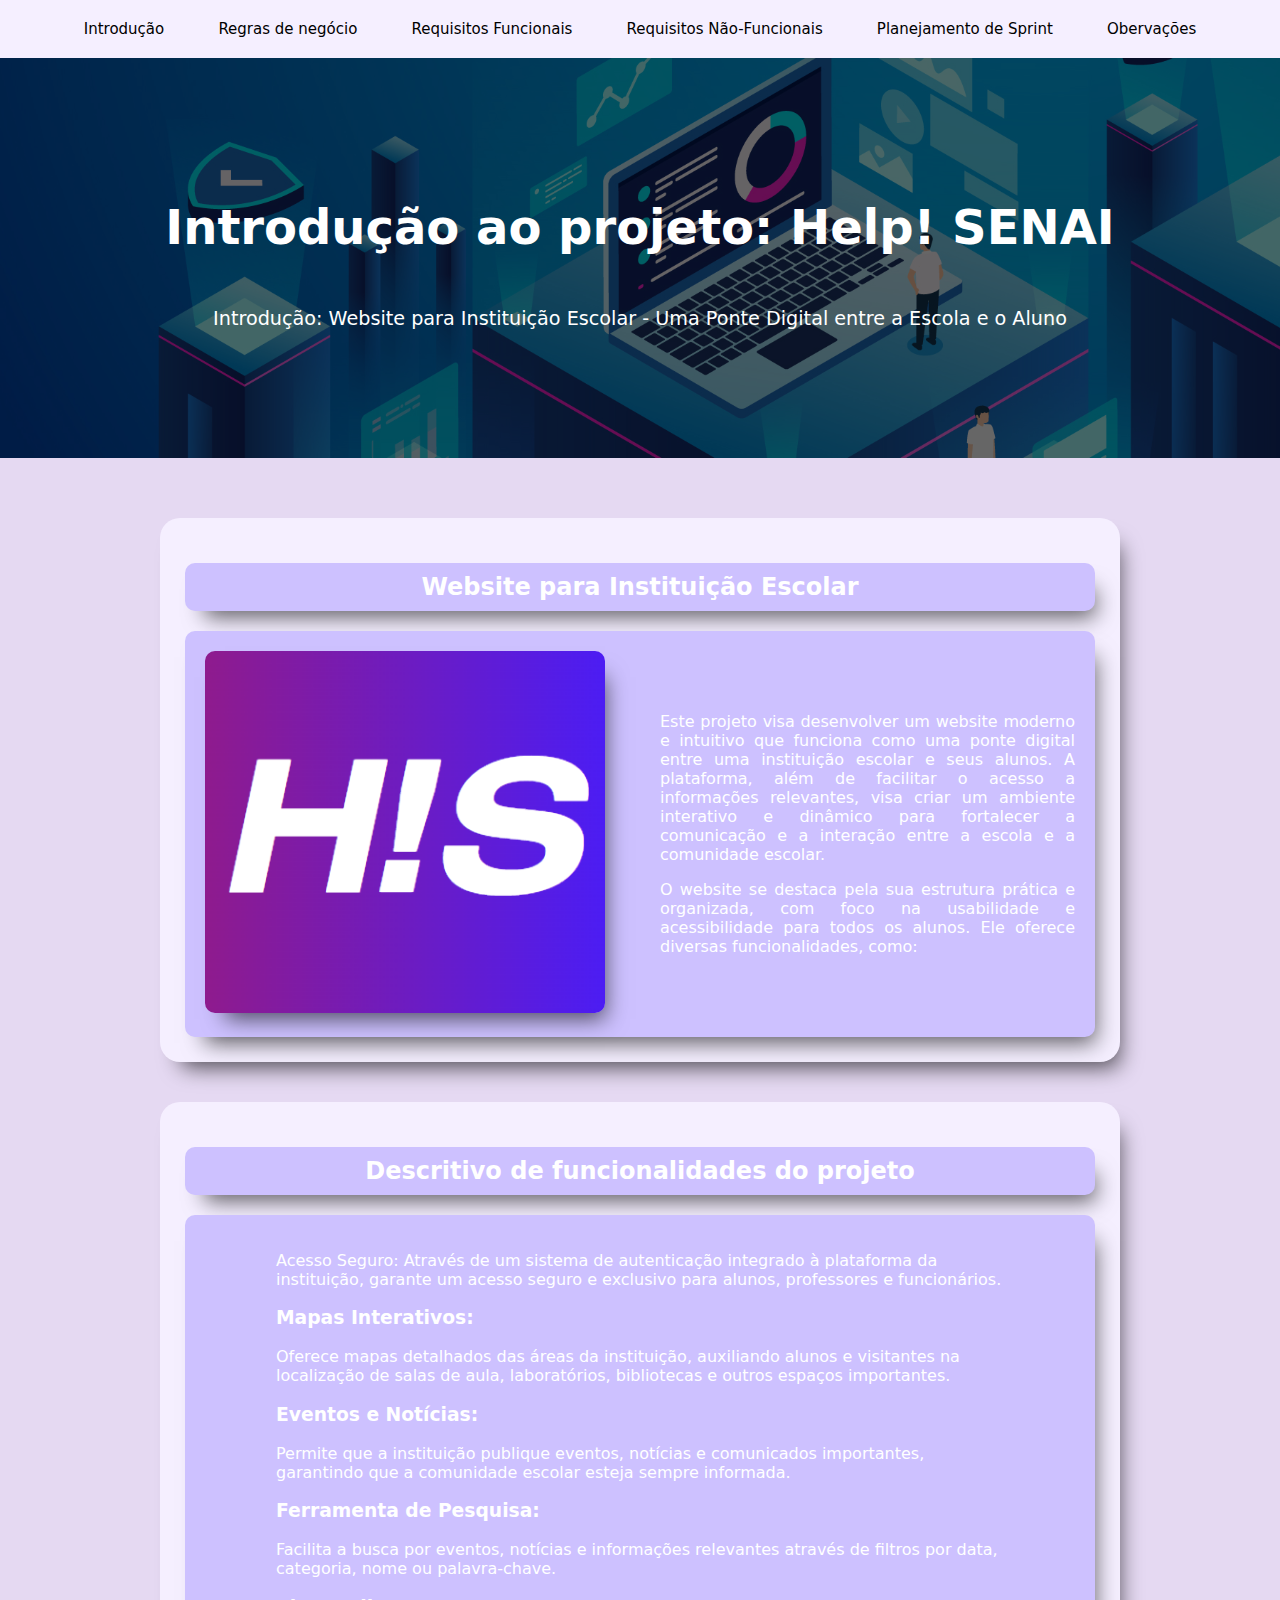
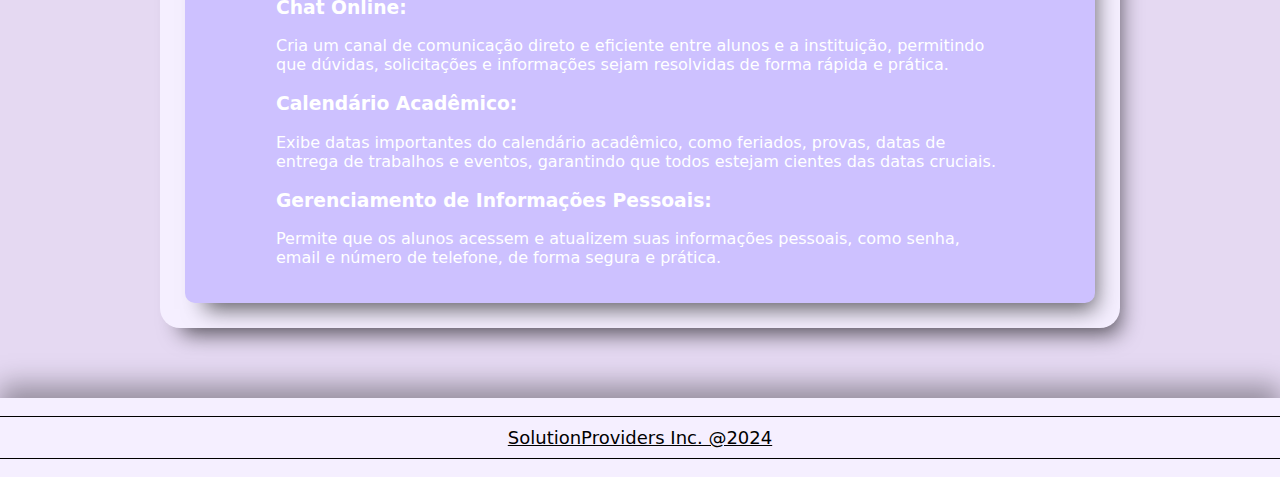
==== pages/index.html @ 9cdd8d6e "salvamento inicial do conteúdo base" ====
<!DOCTYPE html>
<html lang="en">

<head>
    <meta charset="UTF-8" />
    <meta name="viewport" content="width=device-width, initial-scale=1.0" />
    <link rel="stylesheet" href="/themes/styles.css" />
    <link rel="stylesheet" href="/themes/fonts.css" />
    <title>Introdução ao Projeto</title>
</head>

<body>

    <nav>
        <ul>
            <li><a href="/pages/index.html">Introdução</a></li>
            <li><a href="/pages/rdn.html">Regras de negócio</a></li>
            <li><a href="/pages/rf.html">Requisitos Funcionais</a></li>
            <li><a href="/pages/rnf.html">Requisitos Não-Funcionais</a></li>
            <li><a href="/pages/sprint.html">Planejamento de Sprint</a></li>
            <li><a href="/pages/about.html">Obervações</a></li>
        </ul>
    </nav>

    <div class="hero" style="background-image: url(/src/assets/image1.jpg);">
        <h1>Introdução ao projeto: Help! SENAI</h1>
        <p>Introdução: Website para Instituição Escolar - Uma Ponte Digital entre a Escola e o Aluno</p>
    </div>


    <div class="container">
        <section class="card">
            <h2>Website para Instituição Escolar</h2>
            <div class="content-row">
                <div class="content-col">
                    <img style="max-width: 400px;" src="/src/assets/logo.png" alt="Imagem padrão de referência">
                </div>
                <div class="content-col">
                    <p> Este projeto visa desenvolver um website moderno e intuitivo que funciona como uma ponte digital
                        entre uma instituição escolar e seus alunos. A plataforma, além de facilitar o acesso a
                        informações relevantes, visa criar um ambiente interativo e dinâmico para fortalecer a
                        comunicação e a interação entre a escola e a comunidade escolar.
                    </p>
                    <p>O website se destaca pela sua estrutura prática e organizada, com foco na usabilidade e
                        acessibilidade para todos os alunos. Ele oferece diversas funcionalidades, como:
                    </p>
                </div>
            </div>
        </section>
        <section class="card">
            <h2>Descritivo de funcionalidades do projeto</h2>
            <div class="content-row">
                <div class="content-col-extend">
                    <p>Acesso Seguro: Através de um sistema de autenticação integrado à plataforma da instituição, garante um acesso seguro e exclusivo para alunos, professores e funcionários.<br>
                        <h3>Mapas Interativos:</h1>Oferece mapas detalhados das áreas da instituição, auxiliando alunos e visitantes na localização de salas de aula, laboratórios, bibliotecas e outros espaços importantes.<br>
                        <h3>Eventos e Notícias:</h1> Permite que a instituição publique eventos, notícias e comunicados importantes, garantindo que a comunidade escolar esteja sempre informada.<br>
                        <h3>Ferramenta de Pesquisa:</h1> Facilita a busca por eventos, notícias e informações relevantes através de filtros por data, categoria, nome ou palavra-chave.<br>
                        <h3>Chat Online:</h1> Cria um canal de comunicação direto e eficiente entre alunos e a instituição, permitindo que dúvidas, solicitações e informações sejam resolvidas de forma rápida e prática.<br>
                        <h3>Calendário Acadêmico:</h1> Exibe datas importantes do calendário acadêmico, como feriados, provas, datas de entrega de trabalhos e eventos, garantindo que todos estejam cientes das datas cruciais.<br>
                        <h3>Gerenciamento de Informações Pessoais:</h1> Permite que os alunos acessem e atualizem suas informações pessoais, como senha, email e número de telefone, de forma segura e prática.<br>
                    </p>
                </div>
            
            </div>
        </section>
    </div>

    <footer>
        <p>SolutionProviders Inc. @2024 </p>
    </footer>

</body </html>
---- themes/styles.css ----
body {
    background-color: #E5D9F2;
    margin: 0;
    font-family: sans-serif;
}

/* navbar */

nav {
    background-color: #F5EFFF;
    color: black;
    padding: 10px;
    box-shadow: 5px 3px 3px black;
    font-size: small;
}

nav ul {
    list-style: none;
    margin: 0;
    padding: 0;
    text-align: center;
}

nav li {
    display: inline-block;
    margin: 0 15px;
    padding: 10px;
}

nav a {
    text-decoration: none;
    color: #000000;
    font-size: 15px;
}

nav a:hover {
    background-color: #A594F9;
    border-radius: 8px;
    color: rgb(255, 255, 255);
    padding: 10px 10px;
    -webkit-box-shadow: 10px 16px 21px -10px rgba(0,0,0,0.82);
    -moz-box-shadow: 10px 16px 21px -10px rgba(0,0,0,0.82);
    box-shadow: 10px 16px 21px -10px rgba(0,0,0,0.82);
    ;}

/* hero */

.hero {
    background-size: cover;
    background-position: center;
    height: 400px;
    display: flex;
    justify-content: center;
    align-items: center;
    color: #fff;
    text-align: center;
    background-blend-mode: multiply;
    background-color: rgba(0, 0, 0, 0.6);
    flex-direction: column;
}

.hero h1 {
    font-size: 3em;
}

.hero p {
    font-size: 1.2em;
}

/* sections */

.container {
    max-width: 960px;
    margin: 0 auto;
    padding: 20px;
}

section {
    margin-top: 40px;
}

section :hover {
    transform: perspective(800px) rotateX(1deg);
    transition: transform 0.3s ease-out;
}

h2 {
    text-align: center;
    margin-bottom: 20px;
    background-color: #CDC1FF;
    padding: 10px;
    border-radius: 10px;
    color: white;
    -webkit-box-shadow: 10px 16px 21px -10px rgba(0,0,0,0.62);
    -moz-box-shadow: 10px 16px 21px -10px rgba(0,0,0,0.62);
    box-shadow: 10px 16px 21px -10px rgba(0,0,0,0.62);
    ;
}

.content-row {
    display: flex;
    justify-content: center;
    align-items: center;
    background-color: #CDC1FF;
    color: white;
    -webkit-box-shadow: 10px 16px 21px -10px rgba(0,0,0,0.62);
    -moz-box-shadow: 10px 16px 21px -10px rgba(0,0,0,0.62);
    box-shadow: 10px 16px 21px -10px rgba(0,0,0,0.62);
    ;
    border-radius: 10px;
}

.content-col {
    padding: 20px;
    width: 50%;
}

.content-col-rn {
    padding: 20px;
    width: 50%;
    background-color: #A594F9;
    margin: 20px;
    border-radius: 10px;
    -webkit-box-shadow: 10px 16px 21px -10px rgba(0,0,0,0.62);
    -moz-box-shadow: 10px 16px 21px -10px rgba(0,0,0,0.62);
    box-shadow: 10px 16px 21px -10px rgba(0,0,0,0.62);
    ;
}

.content-col-extend {
    width: 80%;
    padding: 20px;
}

.content-col img {
    height: auto;
    border-radius: 10px;
    -webkit-box-shadow: 10px 16px 21px -10px rgba(0,0,0,0.62);
    -moz-box-shadow: 10px 16px 21px -10px rgba(0,0,0,0.62);
    box-shadow: 10px 16px 21px -10px rgba(0,0,0,0.62);
    ;
}

.content-col p {
    text-align: justify;
}

.card {
    background-color: #F5EFFF
    ;
    padding: 25px;
    border-radius: 20px;
    -webkit-box-shadow: 10px 16px 21px -10px rgba(0,0,0,0.62);
    -moz-box-shadow: 10px 16px 21px -10px rgba(0,0,0,0.62);
    box-shadow: 10px 16px 21px -10px rgba(0,0,0,0.62);
    ;
}

/* footer */
footer {
    background-color: #F5EFFF;
    margin-top: 50px;
    font-size: large;
    color: black;
    width: 100%;
    height: fit-content;
    text-align: center;
    position: absolute;
    -webkit-box-shadow: 0px -12px 26px 1px rgba(0,0,0,0.35);
    -moz-box-shadow: 0px -12px 26px 1px rgba(0,0,0,0.35);
    box-shadow: 0px -12px 26px 1px rgba(0,0,0,0.35);
}

footer p {
    border-top: 1px solid black;
    border-bottom: 1px solid black;
    padding: 10px;
    text-decoration: underline;
}
---- themes/fonts.css ----
* {
    font-family:system-ui, -apple-system, BlinkMacSystemFont, 'Segoe UI', Roboto, Oxygen, Ubuntu, Cantarell, 'Open Sans', 'Helvetica Neue', sans-serif;
}
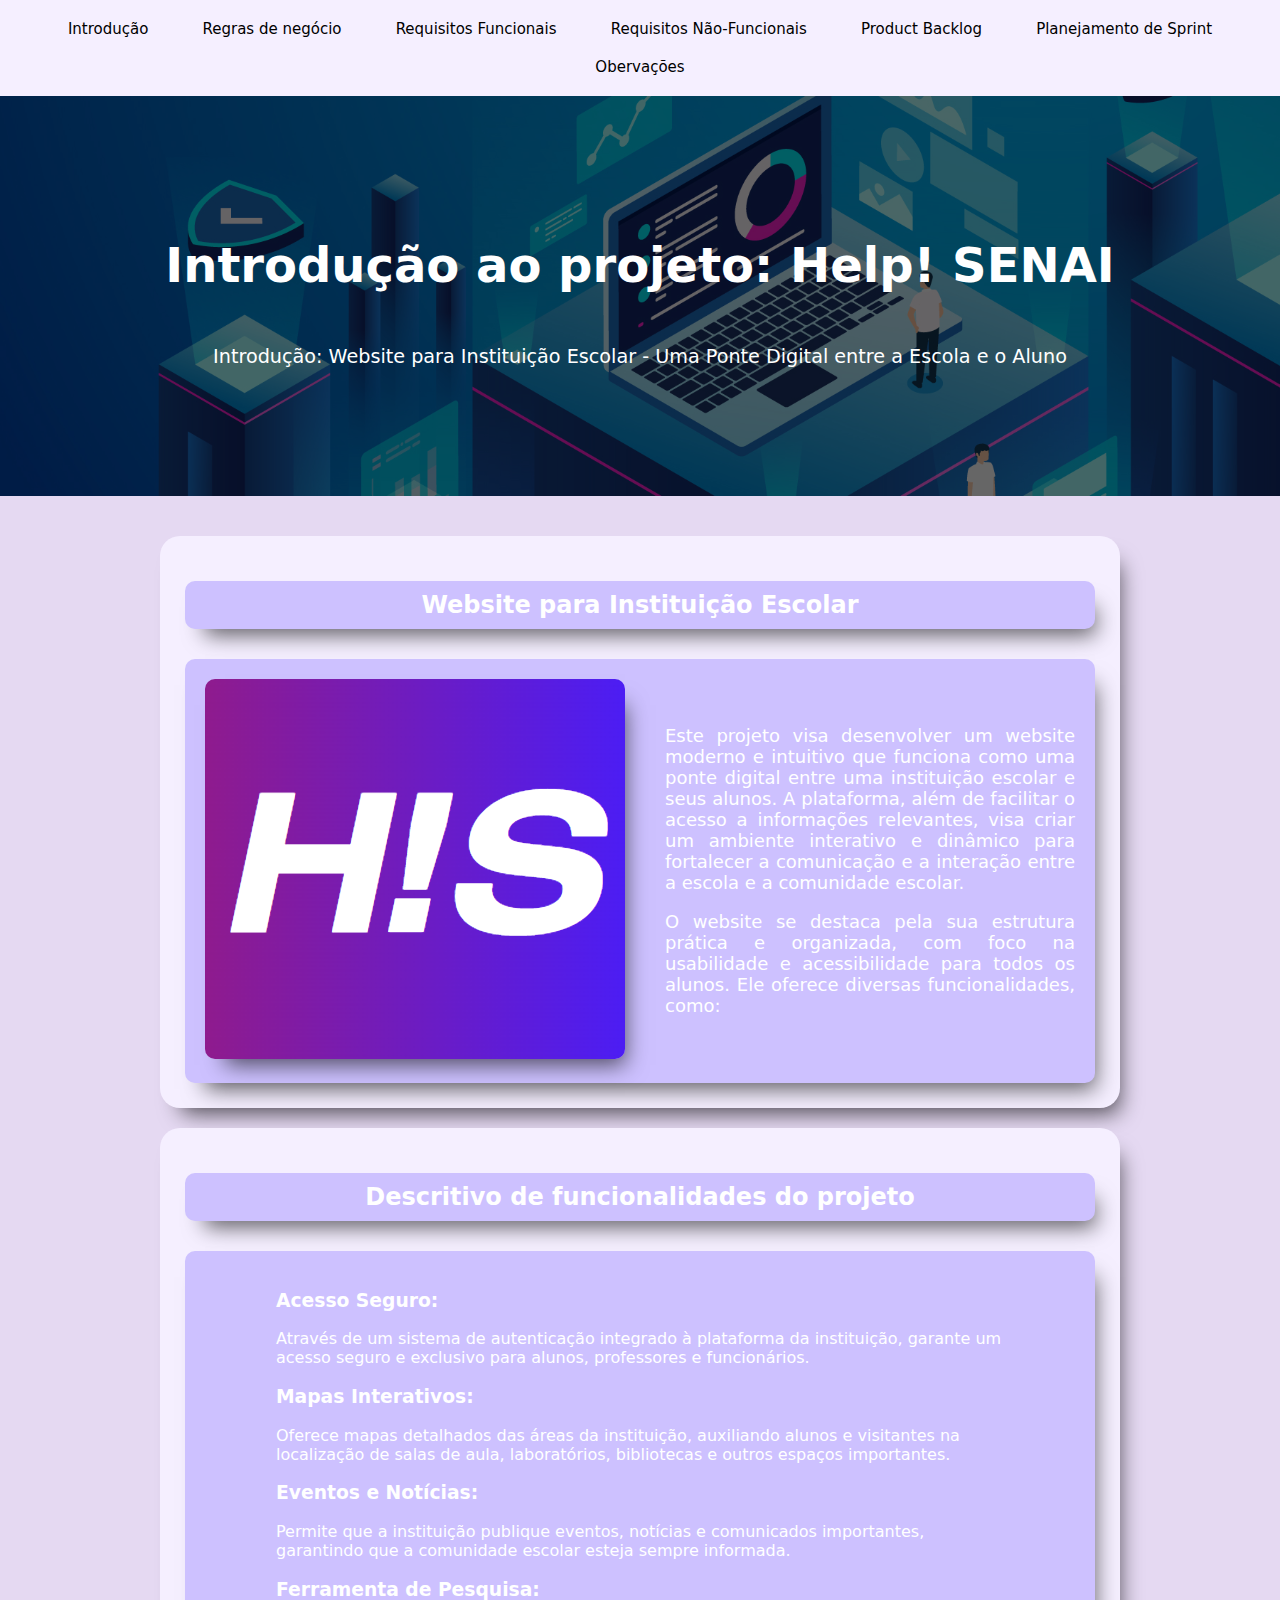
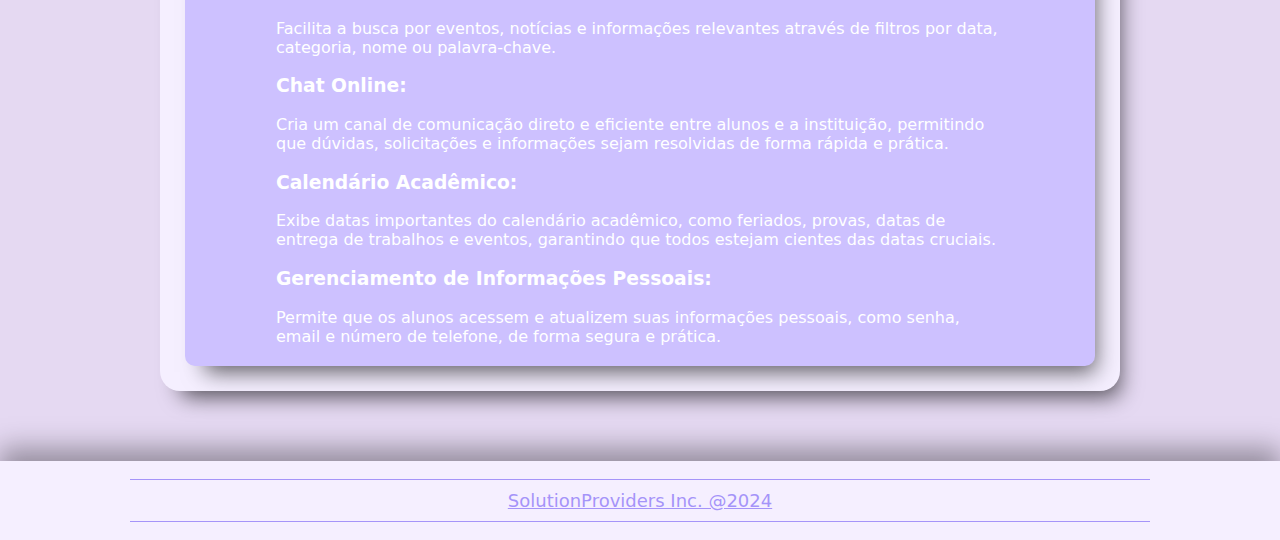
==== commit 998ffdfd: "correção da identação dos arquivos" ====
--- a/pages/index.html
+++ b/pages/index.html
@@ -4,8 +4,8 @@
 <head>
     <meta charset="UTF-8" />
     <meta name="viewport" content="width=device-width, initial-scale=1.0" />
-    <link rel="stylesheet" href="/themes/styles.css" />
-    <link rel="stylesheet" href="/themes/fonts.css" />
+    <link rel="stylesheet" href="../themes/styles.css" />
+    <link rel="stylesheet" href="../themes/fonts.css" />
     <title>Introdução ao Projeto</title>
 </head>
 
@@ -13,16 +13,17 @@
 
     <nav>
         <ul>
-            <li><a href="/pages/index.html">Introdução</a></li>
-            <li><a href="/pages/rdn.html">Regras de negócio</a></li>
-            <li><a href="/pages/rf.html">Requisitos Funcionais</a></li>
-            <li><a href="/pages/rnf.html">Requisitos Não-Funcionais</a></li>
-            <li><a href="/pages/sprint.html">Planejamento de Sprint</a></li>
-            <li><a href="/pages/about.html">Obervações</a></li>
+            <li><a href="../pages/index.html">Introdução</a></li>
+            <li><a href="../pages/regra_de_negocio.html">Regras de negócio</a></li>
+            <li><a href="../pages/funcionais.html">Requisitos Funcionais</a></li>
+            <li><a href="../pages/nao_funcionais.html">Requisitos Não-Funcionais</a></li>
+            <li><a href="../pages/product_backlog.html">Product Backlog</a></li>
+            <li><a href="../pages/sprint.html">Planejamento de Sprint</a></li>
+            <li><a href="../pages/about.html">Obervações</a></li>
         </ul>
     </nav>
 
-    <div class="hero" style="background-image: url(/src/assets/image1.jpg);">
+    <div class="hero" style="background-image: url(../src/assets/image1.jpg);">
         <h1>Introdução ao projeto: Help! SENAI</h1>
         <p>Introdução: Website para Instituição Escolar - Uma Ponte Digital entre a Escola e o Aluno</p>
     </div>
@@ -33,7 +34,7 @@
             <h2>Website para Instituição Escolar</h2>
             <div class="content-row">
                 <div class="content-col">
-                    <img style="max-width: 400px;" src="/src/assets/logo.png" alt="Imagem padrão de referência">
+                    <img src="../src/assets/logo.png" alt="Imagem padrão de referência">
                 </div>
                 <div class="content-col">
                     <p> Este projeto visa desenvolver um website moderno e intuitivo que funciona como uma ponte digital
@@ -51,16 +52,15 @@
             <h2>Descritivo de funcionalidades do projeto</h2>
             <div class="content-row">
                 <div class="content-col-extend">
-                    <p>Acesso Seguro: Através de um sistema de autenticação integrado à plataforma da instituição, garante um acesso seguro e exclusivo para alunos, professores e funcionários.<br>
-                        <h3>Mapas Interativos:</h1>Oferece mapas detalhados das áreas da instituição, auxiliando alunos e visitantes na localização de salas de aula, laboratórios, bibliotecas e outros espaços importantes.<br>
-                        <h3>Eventos e Notícias:</h1> Permite que a instituição publique eventos, notícias e comunicados importantes, garantindo que a comunidade escolar esteja sempre informada.<br>
-                        <h3>Ferramenta de Pesquisa:</h1> Facilita a busca por eventos, notícias e informações relevantes através de filtros por data, categoria, nome ou palavra-chave.<br>
-                        <h3>Chat Online:</h1> Cria um canal de comunicação direto e eficiente entre alunos e a instituição, permitindo que dúvidas, solicitações e informações sejam resolvidas de forma rápida e prática.<br>
-                        <h3>Calendário Acadêmico:</h1> Exibe datas importantes do calendário acadêmico, como feriados, provas, datas de entrega de trabalhos e eventos, garantindo que todos estejam cientes das datas cruciais.<br>
-                        <h3>Gerenciamento de Informações Pessoais:</h1> Permite que os alunos acessem e atualizem suas informações pessoais, como senha, email e número de telefone, de forma segura e prática.<br>
-                    </p>
+                        <h3>Acesso Seguro:</h3> Através de um sistema de autenticação integrado à plataforma da instituição, garante um acesso seguro e exclusivo para alunos, professores e funcionários.<br>
+                        <h3>Mapas Interativos:</h3>Oferece mapas detalhados das áreas da instituição, auxiliando alunos e visitantes na localização de salas de aula, laboratórios, bibliotecas e outros espaços importantes.<br>
+                        <h3>Eventos e Notícias:</h3> Permite que a instituição publique eventos, notícias e comunicados importantes, garantindo que a comunidade escolar esteja sempre informada.<br>
+                        <h3>Ferramenta de Pesquisa:</h3> Facilita a busca por eventos, notícias e informações relevantes através de filtros por data, categoria, nome ou palavra-chave.<br>
+                        <h3>Chat Online:</h3> Cria um canal de comunicação direto e eficiente entre alunos e a instituição, permitindo que dúvidas, solicitações e informações sejam resolvidas de forma rápida e prática.<br>
+                        <h3>Calendário Acadêmico:</h3> Exibe datas importantes do calendário acadêmico, como feriados, provas, datas de entrega de trabalhos e eventos, garantindo que todos estejam cientes das datas cruciais.<br>
+                        <h3>Gerenciamento de Informações Pessoais:</h3> Permite que os alunos acessem e atualizem suas informações pessoais, como senha, email e número de telefone, de forma segura e prática.<br>
                 </div>
-            
+
             </div>
         </section>
     </div>
--- a/themes/styles.css
+++ b/themes/styles.css
@@ -75,18 +75,24 @@
     padding: 20px;
 }
 
+.container-large {
+    max-width: 1200px;
+    margin: 0 auto;
+    padding: 20px;
+}
+
 section {
-    margin-top: 40px;
-}
-
-section :hover {
-    transform: perspective(800px) rotateX(1deg);
-    transition: transform 0.3s ease-out;
+    margin-top: 20px;
+}
+
+section div :hover {
+    transform: perspective(100px) rotateY(0.1deg) rotateX(0.1deg);
+    transition: transform 0.1s ease-out;
 }
 
 h2 {
     text-align: center;
-    margin-bottom: 20px;
+    margin-bottom: 30px;
     background-color: #CDC1FF;
     padding: 10px;
     border-radius: 10px;
@@ -110,6 +116,33 @@
     border-radius: 10px;
 }
 
+.content-auto {
+    display: grid;
+    grid-template-columns: auto auto;
+    justify-content: center;
+    align-items: center;
+    background-color: #CDC1FF;
+    color: white;
+    -webkit-box-shadow: 10px 16px 21px -10px rgba(0,0,0,0.62);
+    -moz-box-shadow: 10px 16px 21px -10px rgba(0,0,0,0.62);
+    box-shadow: 10px 16px 21px -10px rgba(0,0,0,0.62);
+    ;
+    border-radius: 10px;
+    padding: 40px;
+}
+
+.gallery_div {
+    display: grid;
+    grid-template-columns: 50% 50%;
+    background-color: #CDC1FF;
+    color: white;
+    -webkit-box-shadow: 10px 16px 21px -10px rgba(0,0,0,0.62);
+    -moz-box-shadow: 10px 16px 21px -10px rgba(0,0,0,0.62);
+    box-shadow: 10px 16px 21px -10px rgba(0,0,0,0.62);
+    ;
+    border-radius: 10px;
+}
+
 .content-col {
     padding: 20px;
     width: 50%;
@@ -117,7 +150,6 @@
 
 .content-col-rn {
     padding: 20px;
-    width: 50%;
     background-color: #A594F9;
     margin: 20px;
     border-radius: 10px;
@@ -127,6 +159,37 @@
     ;
 }
 
+.content-col-rn-2 {
+    padding: 20px;
+    background-color: #F5EFFF;
+    color: black;
+    margin: 20px;
+    border-radius: 10px;
+    -webkit-box-shadow: 10px 16px 21px -10px rgba(0,0,0,0.62);
+    -moz-box-shadow: 10px 16px 21px -10px rgba(0,0,0,0.62);
+    box-shadow: 10px 16px 21px -10px rgba(0,0,0,0.62);
+    ;
+}
+
+.content-col-rn p {
+    text-align: justify;
+}
+
+.content-col-rn img {
+    width: 450px;
+    height: 300px;
+    border-radius: 10px;
+}
+
+.content-col-rn h4{
+    margin-bottom: 6px;
+}
+
+.content-col-rn-2 h4{
+    margin-bottom: 6px;
+}
+
+
 .content-col-extend {
     width: 80%;
     padding: 20px;
@@ -156,24 +219,59 @@
     ;
 }
 
+
+
 /* footer */
 footer {
+    display: flex;
     background-color: #F5EFFF;
     margin-top: 50px;
     font-size: large;
-    color: black;
+    color: #A594F9;
     width: 100%;
     height: fit-content;
     text-align: center;
     position: absolute;
+    align-items: center;
+    justify-content: center;
     -webkit-box-shadow: 0px -12px 26px 1px rgba(0,0,0,0.35);
     -moz-box-shadow: 0px -12px 26px 1px rgba(0,0,0,0.35);
     box-shadow: 0px -12px 26px 1px rgba(0,0,0,0.35);
 }
 
 footer p {
-    border-top: 1px solid black;
-    border-bottom: 1px solid black;
+    border-top: 1px solid #A594F9;
+    border-bottom: 1px solid #A594F9;
     padding: 10px;
     text-decoration: underline;
-}
+    min-width: 1000px;
+}
+
+/* table */
+
+table, th, td {
+    border:1px solid #A594F9;
+    padding: 10px 20px;
+}
+
+table {
+    -webkit-box-shadow: 10px 16px 21px -10px rgba(0,0,0,0.42);
+    -moz-box-shadow: 10px 16px 21px -10px rgba(0,0,0,0.42);
+    box-shadow: 10px 16px 21px -10px rgba(0,0,0,0.42);
+    border-radius: 10px;
+}
+
+/* backlog */
+
+.high {
+    background-color: #90EE90;
+
+}
+
+.medium {
+    background-color: #f3f354;
+}
+
+.low {
+    background-color: #F45156;
+}--- a/themes/fonts.css
+++ b/themes/fonts.css
@@ -1,3 +1,7 @@
 * {
-    font-family:system-ui, -apple-system, BlinkMacSystemFont, 'Segoe UI', Roboto, Oxygen, Ubuntu, Cantarell, 'Open Sans', 'Helvetica Neue', sans-serif;
+    font-family: system-ui, -apple-system, BlinkMacSystemFont, 'Segoe UI', Roboto, Oxygen, Ubuntu, Cantarell, 'Open Sans', 'Helvetica Neue', sans-serif;
+}
+
+p {
+    font-size: 18px;
 }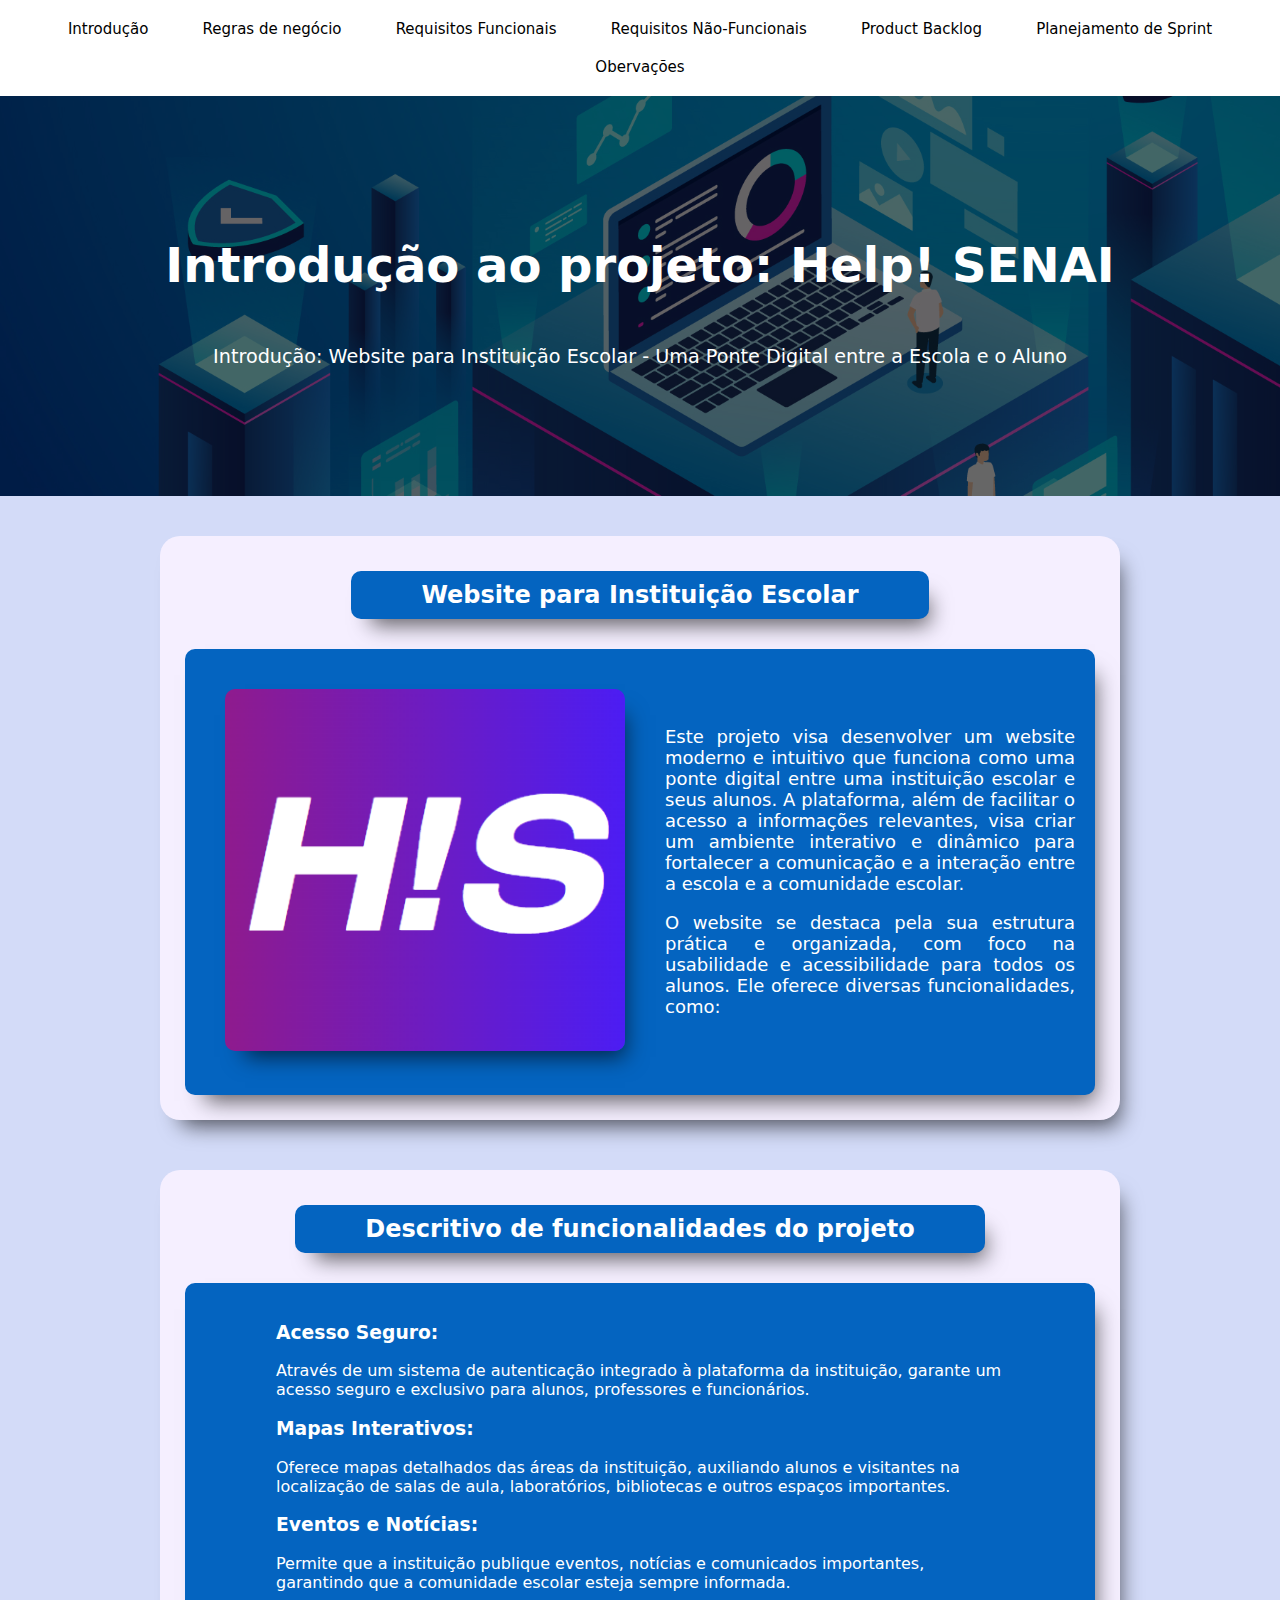
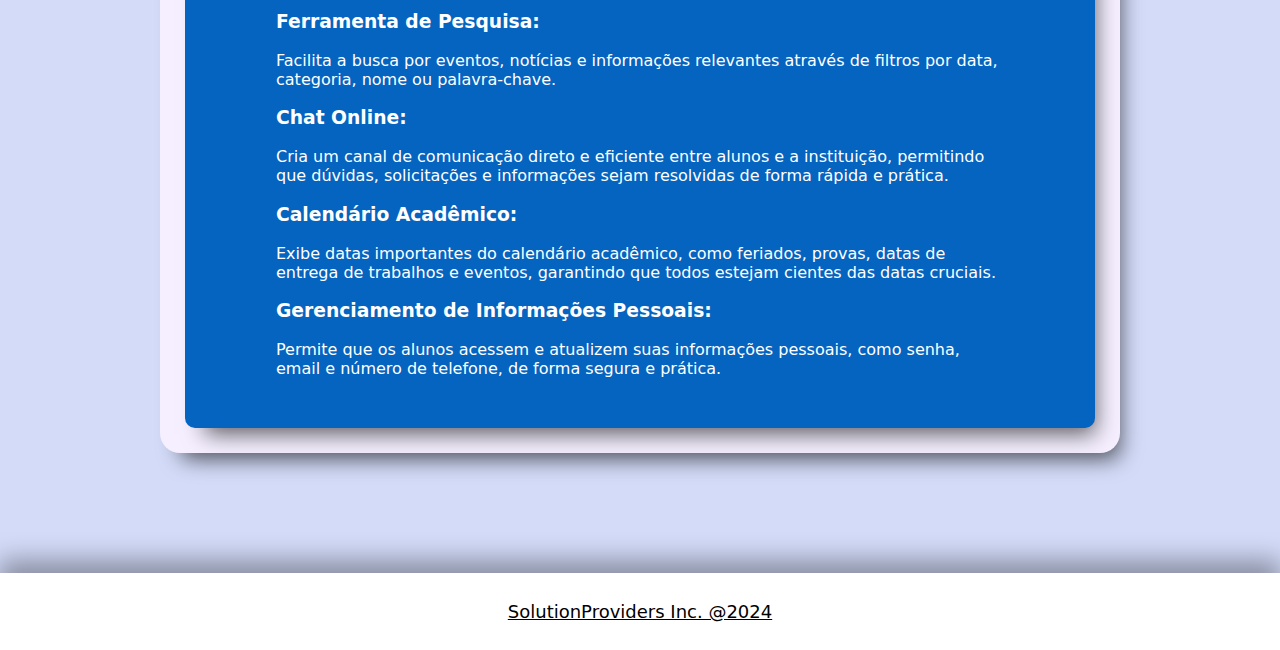
==== commit ff828d62: "correção de erros de diagramação, adição de estilização, reformulação de conteúdo" ====
--- a/pages/index.html
+++ b/pages/index.html
@@ -51,7 +51,7 @@
         <section class="card">
             <h2>Descritivo de funcionalidades do projeto</h2>
             <div class="content-row">
-                <div class="content-col-extend">
+                <div style="margin-bottom: 30px;" class="content-col-extend">
                         <h3>Acesso Seguro:</h3> Através de um sistema de autenticação integrado à plataforma da instituição, garante um acesso seguro e exclusivo para alunos, professores e funcionários.<br>
                         <h3>Mapas Interativos:</h3>Oferece mapas detalhados das áreas da instituição, auxiliando alunos e visitantes na localização de salas de aula, laboratórios, bibliotecas e outros espaços importantes.<br>
                         <h3>Eventos e Notícias:</h3> Permite que a instituição publique eventos, notícias e comunicados importantes, garantindo que a comunidade escolar esteja sempre informada.<br>
@@ -62,7 +62,7 @@
                 </div>
 
             </div>
-        </section>
+        </section>  
     </div>
 
     <footer>
--- a/themes/styles.css
+++ b/themes/styles.css
@@ -1,5 +1,5 @@
 body {
-    background-color: #E5D9F2;
+    background-color: #d3dbf8;
     margin: 0;
     font-family: sans-serif;
 }
@@ -7,7 +7,7 @@
 /* navbar */
 
 nav {
-    background-color: #F5EFFF;
+    background-color: white;
     color: black;
     padding: 10px;
     box-shadow: 5px 3px 3px black;
@@ -34,14 +34,15 @@
 }
 
 nav a:hover {
-    background-color: #A594F9;
+    background-color: #0464c0;
     border-radius: 8px;
     color: rgb(255, 255, 255);
     padding: 10px 10px;
-    -webkit-box-shadow: 10px 16px 21px -10px rgba(0,0,0,0.82);
-    -moz-box-shadow: 10px 16px 21px -10px rgba(0,0,0,0.82);
-    box-shadow: 10px 16px 21px -10px rgba(0,0,0,0.82);
-    ;}
+    -webkit-box-shadow: 10px 16px 21px -10px rgba(0, 0, 0, 0.82);
+    -moz-box-shadow: 10px 16px 21px -10px rgba(0, 0, 0, 0.82);
+    box-shadow: 10px 16px 21px -10px rgba(0, 0, 0, 0.82);
+    ;
+}
 
 /* hero */
 
@@ -85,21 +86,23 @@
     margin-top: 20px;
 }
 
-section div :hover {
-    transform: perspective(100px) rotateY(0.1deg) rotateX(0.1deg);
-    transition: transform 0.1s ease-out;
+.card:hover, .content-row:hover .container-large:hover {
+    -webkit-box-shadow: 0px 0px 38px 0px rgba(0, 0, 0, 0.7);
+    -moz-box-shadow: 0px 0px 38px 0px rgba(0, 0, 0, 0.7);
+    box-shadow: 0px 0px 38px 0px rgba(0, 0, 0, 0.7);
 }
 
 h2 {
-    text-align: center;
-    margin-bottom: 30px;
-    background-color: #CDC1FF;
-    padding: 10px;
-    border-radius: 10px;
-    color: white;
-    -webkit-box-shadow: 10px 16px 21px -10px rgba(0,0,0,0.62);
-    -moz-box-shadow: 10px 16px 21px -10px rgba(0,0,0,0.62);
-    box-shadow: 10px 16px 21px -10px rgba(0,0,0,0.62);
+    width: fit-content;
+    text-align: center;
+    margin: 10px auto 30px auto;
+    background-color: #0464c0;
+    padding: 10px 70px;
+    border-radius: 10px;
+    color: white;
+    -webkit-box-shadow: 10px 16px 21px -10px rgba(0, 0, 0, 0.62);
+    -moz-box-shadow: 10px 16px 21px -10px rgba(0, 0, 0, 0.62);
+    box-shadow: 10px 16px 21px -10px rgba(0, 0, 0, 0.62);
     ;
 }
 
@@ -107,11 +110,11 @@
     display: flex;
     justify-content: center;
     align-items: center;
-    background-color: #CDC1FF;
-    color: white;
-    -webkit-box-shadow: 10px 16px 21px -10px rgba(0,0,0,0.62);
-    -moz-box-shadow: 10px 16px 21px -10px rgba(0,0,0,0.62);
-    box-shadow: 10px 16px 21px -10px rgba(0,0,0,0.62);
+    background-color: #0464c0;
+    color: white;
+    -webkit-box-shadow: 10px 16px 21px -10px rgba(0, 0, 0, 0.62);
+    -moz-box-shadow: 10px 16px 21px -10px rgba(0, 0, 0, 0.62);
+    box-shadow: 10px 16px 21px -10px rgba(0, 0, 0, 0.62);
     ;
     border-radius: 10px;
 }
@@ -121,11 +124,11 @@
     grid-template-columns: auto auto;
     justify-content: center;
     align-items: center;
-    background-color: #CDC1FF;
-    color: white;
-    -webkit-box-shadow: 10px 16px 21px -10px rgba(0,0,0,0.62);
-    -moz-box-shadow: 10px 16px 21px -10px rgba(0,0,0,0.62);
-    box-shadow: 10px 16px 21px -10px rgba(0,0,0,0.62);
+    background-color: #0464c0;
+    color: white;
+    -webkit-box-shadow: 10px 16px 21px -10px rgba(0, 0, 0, 0.62);
+    -moz-box-shadow: 10px 16px 21px -10px rgba(0, 0, 0, 0.62);
+    box-shadow: 10px 16px 21px -10px rgba(0, 0, 0, 0.62);
     ;
     border-radius: 10px;
     padding: 40px;
@@ -134,11 +137,11 @@
 .gallery_div {
     display: grid;
     grid-template-columns: 50% 50%;
-    background-color: #CDC1FF;
-    color: white;
-    -webkit-box-shadow: 10px 16px 21px -10px rgba(0,0,0,0.62);
-    -moz-box-shadow: 10px 16px 21px -10px rgba(0,0,0,0.62);
-    box-shadow: 10px 16px 21px -10px rgba(0,0,0,0.62);
+    background-color: #0464c0;
+    color: white;
+    -webkit-box-shadow: 10px 16px 21px -10px rgba(0, 0, 0, 0.62);
+    -moz-box-shadow: 10px 16px 21px -10px rgba(0, 0, 0, 0.62);
+    box-shadow: 10px 16px 21px -10px rgba(0, 0, 0, 0.62);
     ;
     border-radius: 10px;
 }
@@ -150,13 +153,16 @@
 
 .content-col-rn {
     padding: 20px;
-    background-color: #A594F9;
+    background-color: #04b4f8;
+    color: white;
     margin: 20px;
     border-radius: 10px;
-    -webkit-box-shadow: 10px 16px 21px -10px rgba(0,0,0,0.62);
-    -moz-box-shadow: 10px 16px 21px -10px rgba(0,0,0,0.62);
-    box-shadow: 10px 16px 21px -10px rgba(0,0,0,0.62);
-    ;
+    -webkit-box-shadow: 10px 16px 21px -10px rgba(0, 0, 0, 0.62);
+    -moz-box-shadow: 10px 16px 21px -10px rgba(0, 0, 0, 0.62);
+    box-shadow: 10px 16px 21px -10px rgba(0, 0, 0, 0.62);
+    ;
+    max-height: 460px;
+    overflow: hidden;
 }
 
 .content-col-rn-2 {
@@ -165,10 +171,12 @@
     color: black;
     margin: 20px;
     border-radius: 10px;
-    -webkit-box-shadow: 10px 16px 21px -10px rgba(0,0,0,0.62);
-    -moz-box-shadow: 10px 16px 21px -10px rgba(0,0,0,0.62);
-    box-shadow: 10px 16px 21px -10px rgba(0,0,0,0.62);
-    ;
+    -webkit-box-shadow: 10px 16px 21px -10px rgba(0, 0, 0, 0.62);
+    -moz-box-shadow: 10px 16px 21px -10px rgba(0, 0, 0, 0.62);
+    box-shadow: 10px 16px 21px -10px rgba(0, 0, 0, 0.62);
+    ;
+    max-height: 460px;
+    overflow: hidden;
 }
 
 .content-col-rn p {
@@ -176,16 +184,16 @@
 }
 
 .content-col-rn img {
-    width: 450px;
-    height: 300px;
-    border-radius: 10px;
-}
-
-.content-col-rn h4{
+        width: 450px;
+    max-height: 400px;
+    border-radius: 10px;
+}
+
+.content-col-rn h4 {
     margin-bottom: 6px;
 }
 
-.content-col-rn-2 h4{
+.content-col-rn-2 h4 {
     margin-bottom: 6px;
 }
 
@@ -196,11 +204,12 @@
 }
 
 .content-col img {
-    height: auto;
-    border-radius: 10px;
-    -webkit-box-shadow: 10px 16px 21px -10px rgba(0,0,0,0.62);
-    -moz-box-shadow: 10px 16px 21px -10px rgba(0,0,0,0.62);
-    box-shadow: 10px 16px 21px -10px rgba(0,0,0,0.62);
+    margin: 20px 0 20px 20px;
+    max-width: 400px;
+    border-radius: 10px;
+    -webkit-box-shadow: 10px 16px 21px -10px rgba(0, 0, 0, 0.62);
+    -moz-box-shadow: 10px 16px 21px -10px rgba(0, 0, 0, 0.62);
+    box-shadow: 10px 16px 21px -10px rgba(0, 0, 0, 0.62);
     ;
 }
 
@@ -209,13 +218,13 @@
 }
 
 .card {
-    background-color: #F5EFFF
-    ;
+    background-color: #F5EFFF;
     padding: 25px;
+    margin-bottom: 50px;
     border-radius: 20px;
-    -webkit-box-shadow: 10px 16px 21px -10px rgba(0,0,0,0.62);
-    -moz-box-shadow: 10px 16px 21px -10px rgba(0,0,0,0.62);
-    box-shadow: 10px 16px 21px -10px rgba(0,0,0,0.62);
+    -webkit-box-shadow: 10px 16px 21px -10px rgba(0, 0, 0, 0.62);
+    -moz-box-shadow: 10px 16px 21px -10px rgba(0, 0, 0, 0.62);
+    box-shadow: 10px 16px 21px -10px rgba(0, 0, 0, 0.62);
     ;
 }
 
@@ -224,40 +233,37 @@
 /* footer */
 footer {
     display: flex;
-    background-color: #F5EFFF;
+    background-color: white;
     margin-top: 50px;
     font-size: large;
-    color: #A594F9;
+    color: black;
     width: 100%;
     height: fit-content;
     text-align: center;
     position: absolute;
     align-items: center;
     justify-content: center;
-    -webkit-box-shadow: 0px -12px 26px 1px rgba(0,0,0,0.35);
-    -moz-box-shadow: 0px -12px 26px 1px rgba(0,0,0,0.35);
-    box-shadow: 0px -12px 26px 1px rgba(0,0,0,0.35);
+    -webkit-box-shadow: 0px -12px 26px 1px rgba(0, 0, 0, 0.35);
+    -moz-box-shadow: 0px -12px 26px 1px rgba(0, 0, 0, 0.35);
+    box-shadow: 0px -12px 26px 1px rgba(0, 0, 0, 0.35);
 }
 
 footer p {
-    border-top: 1px solid #A594F9;
-    border-bottom: 1px solid #A594F9;
     padding: 10px;
     text-decoration: underline;
-    min-width: 1000px;
 }
 
 /* table */
 
 table, th, td {
-    border:1px solid #A594F9;
+    border: 1px solid #0464c0;
     padding: 10px 20px;
 }
 
 table {
-    -webkit-box-shadow: 10px 16px 21px -10px rgba(0,0,0,0.42);
-    -moz-box-shadow: 10px 16px 21px -10px rgba(0,0,0,0.42);
-    box-shadow: 10px 16px 21px -10px rgba(0,0,0,0.42);
+    -webkit-box-shadow: 10px 16px 21px -10px rgba(0, 0, 0, 0.42);
+    -moz-box-shadow: 10px 16px 21px -10px rgba(0, 0, 0, 0.42);
+    box-shadow: 10px 16px 21px -10px rgba(0, 0, 0, 0.42);
     border-radius: 10px;
 }
 
